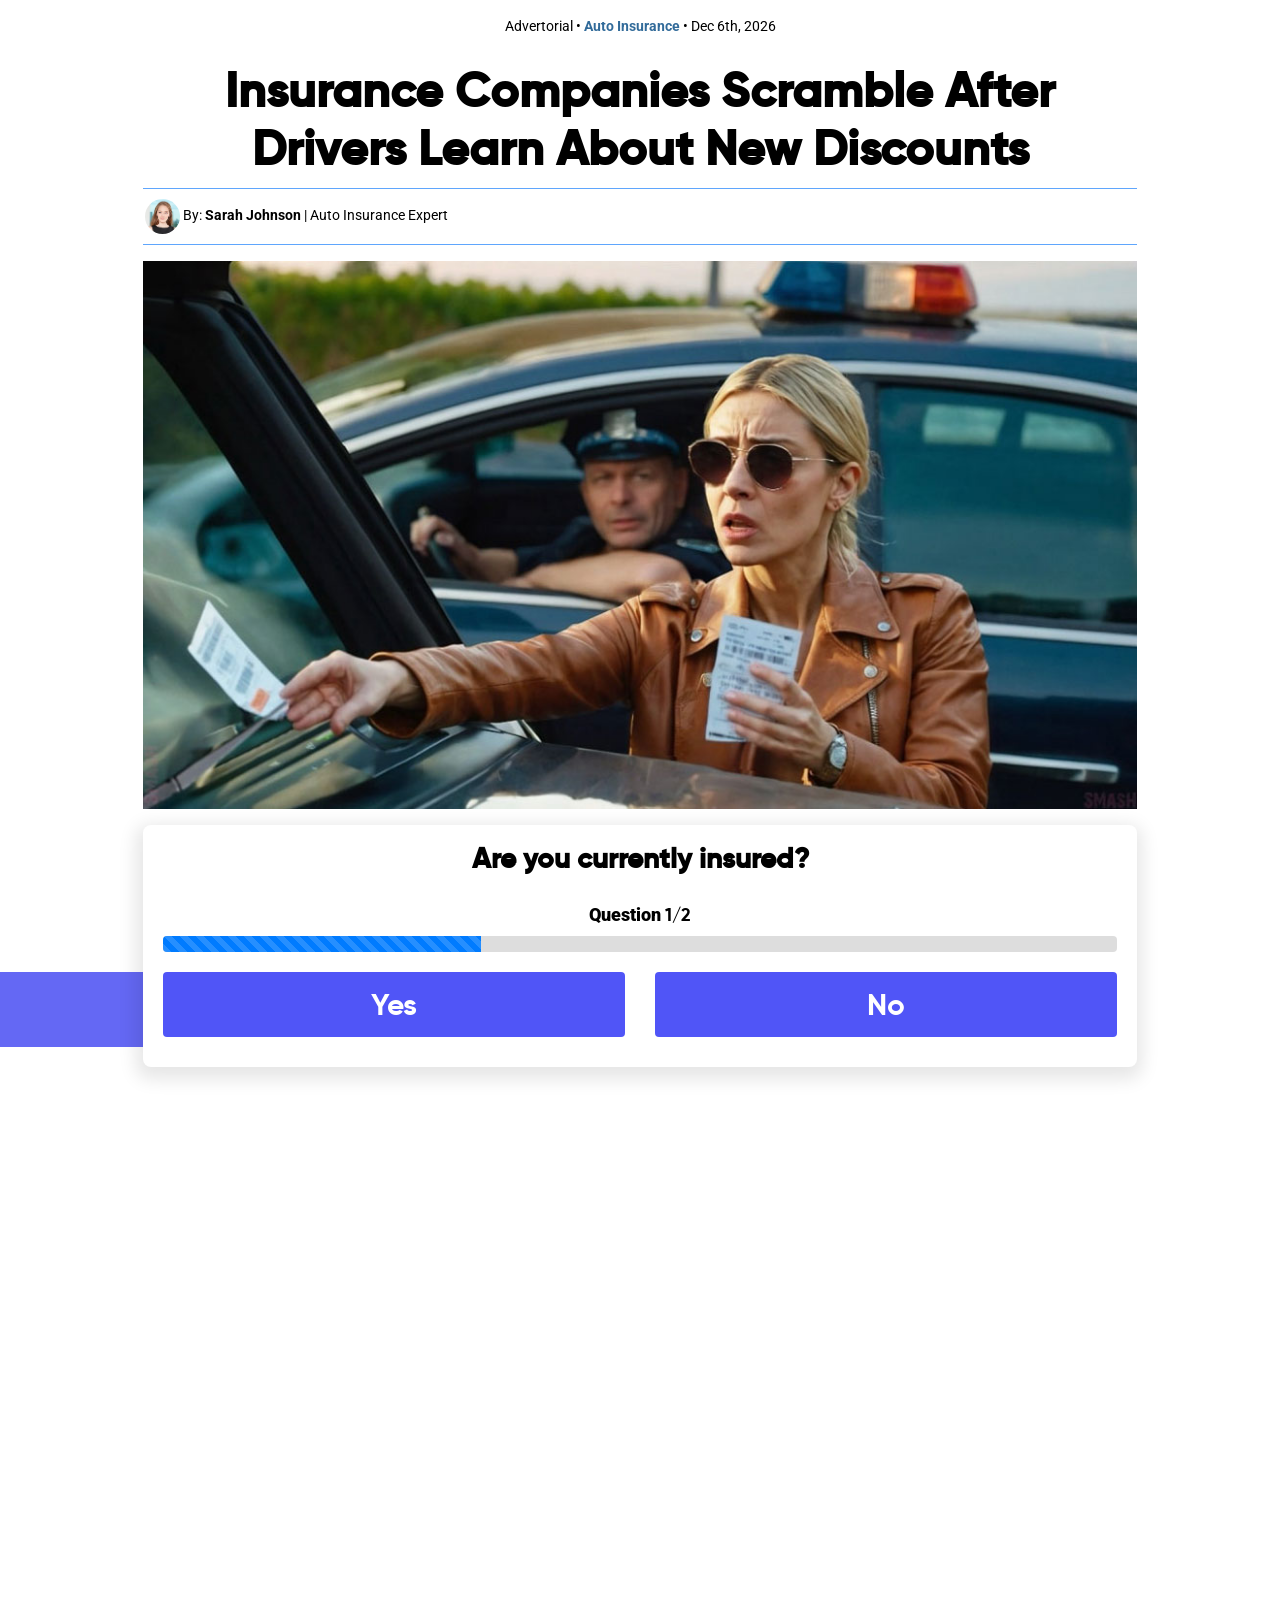
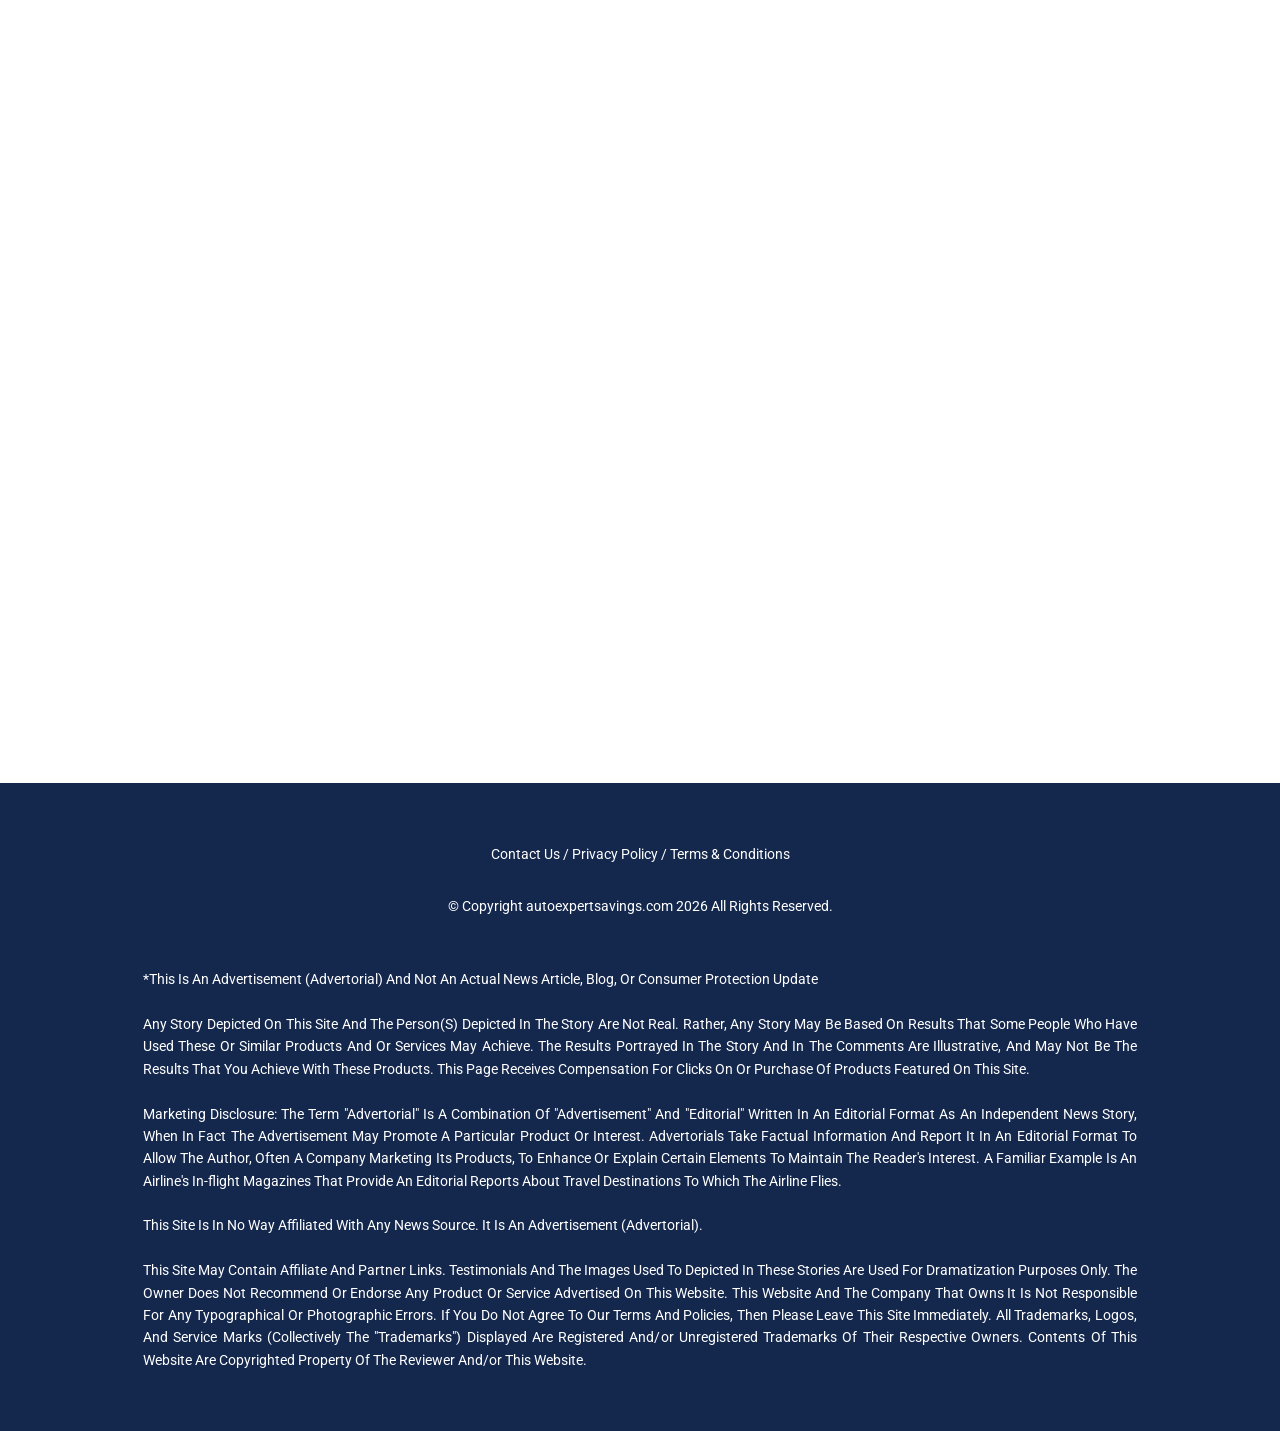
==== public/unique.html @ 96104220 "Add js part" ====
<!DOCTYPE html><html lang="en"><head>
    <meta charset="utf-8">
    <meta http-equiv="X-UA-Compatible" content="IE=edge">
    <meta name="viewport" content="width=device-width, initial-scale=1">
    <title>Insurance Companies Don't Want You To Know This</title>
    <link rel="icon" href="img/favicon.png" sizes="32x32">
    <meta name="description" content="Insurance Companies Don't Want You To Know This">
    <meta name="author" content="">
    <meta name="keywords" content="">
    <!-- Google / Search Engine Tags -->
    <meta itemprop="name" content="">
    <meta itemprop="description" content="Insurance Companies Don't Want You To Know This">
    <meta itemprop="image" content="">
    <!-- Facebook Meta Tags -->
    <meta property="og:url" content="#">
    <meta property="og:type" content="website">
    <meta property="og:title" content="">
    <meta property="og:description" content="Insurance Companies Don't Want You To Know This">
    <meta property="og:image" content="">
    <!-- Twitter Meta Tags -->
    <meta name="twitter:card" content="summary_large_image">
    <meta name="twitter:title" content="">
    <meta name="twitter:description" content="Insurance Companies Don't Want You To Know This">
    <meta name="twitter:image" content="">
    <!-- Bootstrap -->
    <link href="css/bootstrap.css" rel="stylesheet">
    <!-- Custom Style -->
    <link href="css/style.css" rel="stylesheet">
    <!-- Google Fonts -->
    <link rel="preconnect" href="https://fonts.googleapis.com">
    <link rel="preconnect" href="https://fonts.gstatic.com" crossorigin="">
    <link href="https://fonts.googleapis.com/css2?family=Roboto:wght@300;400;500;700&amp;display=swap" rel="stylesheet">
    <!-- Javascript -->
    <script src="css/jquery-3.6.0.min.js" defer="" crossorigin="anonymous"></script>
    <script src="js/custom.js" defer=""></script>
    <script>
      function getCurrentDate() {
        const date = new Date();
        const months = ["Jan", "Feb", "Mar", "Apr", "May", "Jun", "Jul", "Aug", "Sep", "Oct", "Nov", "Dec"];
        const day = date.getDate();
        const month = months[date.getMonth()];
        const year = date.getFullYear();
        let daySuffix;
        if (day > 3 && day < 21) daySuffix = 'th';
        else {
          switch (day % 10) {
            case 1:
              daySuffix = "st";
              break;
            case 2:
              daySuffix = "nd";
              break;
            case 3:
              daySuffix = "rd";
              break;
            default:
              daySuffix = "th";
              break;
          }
        }
        return `${month} ${day}${daySuffix}, ${year}`;
      }
      document.addEventListener("DOMContentLoaded", function() {
        const dateElement = document.querySelector('.page-date');
        dateElement.textContent = getCurrentDate();
      });
    </script>
	  

<script type="text/javascript" src="css/track_rtkcmpid=669f0e4ffbce8500012c9d7d.js"></script>
  </head>
  <body>
    <header>
      <div class="container-fluid section-wrapper2">
        <div class="advertorial-heading">Advertorial • <span style="color:#326b9a;">
            <strong>Auto Insurance</strong>
          </span> • <span class="page-date"></span>
        </div>
      </div>
    </header>
    <!-- Section -->
    <section class="sec1">
      <div class="container-fluid section-wrapper2">
        <h1> <span class="geo_state"></span> Insurance Companies Scramble After Drivers Learn About New Discounts </h1>
        <div class="author-details mb-3">
          <img src="img/author.jpg" width="35" height="35" class="rounded-circle"> By: <strong>Sarah Johnson</strong> | Auto Insurance Expert
        </div>
        <img src="img/hero-img.jpg" width="1024" height="565" class="img-fluid d-block mx-auto mb-3 img-pointer" alt="" onclick="scrollToForm()">
       
     
		
        <!--<p class="text-center"><strong>Take the short quiz below to see if you qualify.</strong></p>-->
        <div class="box-wrapper mb-3">
          <form>
            <fieldset data-q="1">
              <h3 class="q-txt">Are you currently insured?</h3>
              <div class="progress_box mx-auto" style="display: none">
                <p class="progress-val">
                  <strong> Question <span></span>
                  </strong>
                </p>
                <div class="progress">
                  <div class="progress-bar progress-bar-striped progress-bar-animated bg-primary" role="progressbar" aria-valuenow="10" style="width: 12%" aria-valuemin="0" aria-valuemax="100"></div>
                </div>
              </div>
              <div class="row">
                <div class="col-md-6">
                  <button class="btn btn-cta bdy-btn" type="button">Yes</button>
                </div>
                <div class="col-md-6">
                              <button class="btn btn-cta bdy-btn" type="button">No</button>
                </div>
              </div>
            </fieldset>
            <fieldset data-q="2">
              <h3 class="q-txt">Do you drive less than 75 miles a day?</h3>
              <div class="progress_box mx-auto" style="display: none">
                <p class="progress-val">
                  <strong> Question <span></span>
                  </strong>
                </p>
                <div class="progress">
                  <div class="progress-bar progress-bar-striped progress-bar-animated bg-primary" role="progressbar" aria-valuenow="10" style="width: 12%" aria-valuemin="0" aria-valuemax="100"></div>
                </div>
              </div>
              <div class="row">
                <div class="col-md-6">
                  <button class="btn btn-cta bdy-btn" type="button">Yes</button>
                </div>
                <div class="col-md-6">
                  <button class="btn btn-cta bdy-btn" type="button">No</button>
                </div>
              </div>
            </fieldset>
            <fieldset data-q="3">
              <div class="form-fieldset-end">
                <div class="progress_box mx-auto" style="display: none">
                  <p class="progress-val"> Thank you! We're almost done. </p>
                  <div class="progress">
                    <div class="progress-bar progress-bar-striped progress-bar-animated bg-primary" role="progressbar" aria-valuenow="10" style="width: 12%" aria-valuemin="0" aria-valuemax="100"></div>
                  </div>
                </div>
                <h3 class="steps">
                  <svg xmlns="http://www.w3.org/2000/svg" class="svg-loader" xmlns:xlink="http://www.w3.org/1999/xlink" width="100px" height="100px" viewBox="0 0 100 100" preserveAspectRatio="xMidYMid">
                    <g transform="translate(20 50)">
                      <circle cx="0" cy="0" r="6" fill="#ff396f">
                        <animateTransform attributeName="transform" type="scale" begin="-0.375s" calcMode="spline" keySplines="0.3 0 0.7 1;0.3 0 0.7 1" values="0;1;0" keyTimes="0;0.5;1" dur="1s" repeatCount="indefinite"></animateTransform>
                      </circle>
                    </g>
                    <g transform="translate(40 50)">
                      <circle cx="0" cy="0" r="6" fill="#6236ff">
                        <animateTransform attributeName="transform" type="scale" begin="-0.25s" calcMode="spline" keySplines="0.3 0 0.7 1;0.3 0 0.7 1" values="0;1;0" keyTimes="0;0.5;1" dur="1s" repeatCount="indefinite"></animateTransform>
                      </circle>
                    </g>
                    <g transform="translate(60 50)">
                      <circle cx="0" cy="0" r="6" fill="#1dcc70">
                        <animateTransform attributeName="transform" type="scale" begin="-0.125s" calcMode="spline" keySplines="0.3 0 0.7 1;0.3 0 0.7 1" values="0;1;0" keyTimes="0;0.5;1" dur="1s" repeatCount="indefinite"></animateTransform>
                      </circle>
                    </g>
                    <g transform="translate(80 50)">
                      <circle cx="0" cy="0" r="6" fill="#ffb400">
                        <animateTransform attributeName="transform" type="scale" begin="0s" calcMode="spline" keySplines="0.3 0 0.7 1;0.3 0 0.7 1" values="0;1;0" keyTimes="0;0.5;1" dur="1s" repeatCount="indefinite"></animateTransform>
                      </circle>
                    </g>
                  </svg>
                  <span class="step1">Reviewing Your Answers</span>
                  <span class="step2" style="display: none">Confirming Eligiblity</span>
                  <span class="step3" style="display: none">Matching With Best Options</span>
                </h3>
                <div class="result" style="display: none">
                  <br>
                  <div class="congrats-txt">Congratulations!</div>
                  <div class="sub-result">It looks like you qualify.
                  </div>
                  <!--<div class="spot-txt mb-3"> Click below to complete the process. </div>-->
                  <a id="continue-cta-yes" href="https://go.autoexpertsavings.com/click" style="display: none;">
                    <button type="button" class="cta-btn">
                      <span>
                        <svg class="animate-shake" style="display: none" viewBox="0 0 512 512" xmlns="http://www.w3.org/2000/svg">
                          <path fill="#D33636" d="M388.988,49.026L222.444,287.885l-115.056-85.463l-58.08,80.537l196.136,149.557l224.625-322.132
	L388.988,49.026z"></path>
                        </svg>
                      </span>
                      <span class=" animate-ping round-bg-icon" style="display: none"></span>
                      <span class="cta-txt">Click Here To Continue</span>
                    </button>
                  </a>
                  <a id="continue-cta-no" href="https://go.autoexpertsavings.com/click" style="display: none;">
                    <button type="button" class="cta-btn">
                      <span>
                        <svg class="animate-shake" style="display: none" viewBox="0 0 512 512" xmlns="http://www.w3.org/2000/svg">
                          <path fill="#D33636" d="M388.988,49.026L222.444,287.885l-115.056-85.463l-58.08,80.537l196.136,149.557l224.625-322.132
	L388.988,49.026z"></path>
                        </svg>
                      </span>
                      <span class=" animate-ping round-bg-icon" style="display: none"></span>
                      <span class="cta-txt">Click Here To Continue</span>
                    </button>
                  </a>
                  <div class="timer-style timer">
                    <span style="color: #000;">
                      <span style="font-weight: bold;">NOTE:</span> Due to high demand, make sure to get your quotes right away. </span>
                    <!--<span style="color: #000; font-weight:500;">Limited Time Offer </span><span class="red_text" style="font-weight:500;">01:55 </span>-->
                  </div>
                </div>
              </div>
            </fieldset>
          </form>
        </div>
      </div>
    </section>
    <footer>
      <div class="container-fluid section-wrapper2">
        <p>
          <a href="contact.php">Contact Us</a>
          <span class="ftr-link-divider">/</span>
          <a href="policy.php">Privacy Policy</a>
          <span class="ftr-link-divider">/</span>
          <a href="terms.php">Terms &amp; Conditions</a>
        </p>
        <br>
        <p class="disclaimer-txt">© Copyright autoexpertsavings.com <script type="text/javascript">
            document.write(new Date().getFullYear());
          </script> All Rights Reserved. <br>
          <br>
        </p>
        <br>
        <p style="text-align:left; text-align: justify;"> *This Is An Advertisement (Advertorial) And Not An Actual News Article, Blog, Or Consumer Protection Update <br>
          <br> Any Story Depicted On This Site And The Person(S) Depicted In The Story Are Not Real. Rather, Any Story May Be Based On Results That Some People Who Have Used These Or Similar Products And Or Services May Achieve. The Results Portrayed In The Story And In The Comments Are Illustrative, And May Not Be The Results That You Achieve With These Products. This Page Receives Compensation For Clicks On Or Purchase Of Products Featured On This Site. <br>
          <br> Marketing Disclosure: The Term "Advertorial" Is A Combination Of "Advertisement" And "Editorial" Written In An Editorial Format As An Independent News Story, When In Fact The Advertisement May Promote A Particular Product Or Interest. Advertorials Take Factual Information And Report It In An Editorial Format To Allow The Author, Often A Company Marketing Its Products, To Enhance Or Explain Certain Elements To Maintain The Reader's Interest. A Familiar Example Is An Airline's In-flight Magazines That Provide An Editorial Reports About Travel Destinations To Which The Airline Flies. <br>
          <br> This Site Is In No Way Affiliated With Any News Source. It Is An Advertisement (Advertorial). <br>
          <br> This Site May Contain Affiliate And Partner Links. Testimonials And The Images Used To Depicted In These Stories Are Used For Dramatization Purposes Only. The Owner Does Not Recommend Or Endorse Any Product Or Service Advertised On This Website. This Website And The Company That Owns It Is Not Responsible For Any Typographical Or Photographic Errors. If You Do Not Agree To Our Terms And Policies, Then Please Leave This Site Immediately. All Trademarks, Logos, And Service Marks (Collectively The "Trademarks") Displayed Are Registered And/or Unregistered Trademarks Of Their Respective Owners. Contents Of This Website Are Copyrighted Property Of The Reviewer And/or This Website.
        </p>
      </div>
    </footer>
    <!--[if lte IE 8]>
																																							<script src="https://code.jquery.com/jquery-1.12.4.min.js"></script>
																																							<![endif]-->
  
</body></html>
---- public/css/style.css ----
/*!
 *
 */
 
@font-face {
    font-family: 'gilroy-bold';
    src: url('../fonts/gilroy-bold-webfont.woff2') format('woff2'),
         url('../fonts/gilroy-bold-webfont.woff') format('woff');
    font-weight: normal;
    font-style: normal;

}
@font-face {
    font-family: 'gilroy-regular';
    src: url('../fonts/gilroy-regular-webfont.woff2') format('woff2'),
         url('../fonts/gilroy-regular-webfont.woff') format('woff');
    font-weight: normal;
    font-style: normal;

}
@font-face {
    font-family: 'gilroy-regularitalic';
    src: url('../fonts/gilroy-regularitalic-webfont.woff2') format('woff2'),
         url('../fonts/gilroy-regularitalic-webfont.woff') format('woff');
    font-weight: normal;
    font-style: normal;

} 
@font-face {
    font-family: 'gilroy-light';
    src: url('../fonts/gilroy-light-webfont.woff2') format('woff2'),
         url('../fonts/gilroy-light-webfont.woff') format('woff');
    font-weight: normal;
    font-style: normal;

}
 
body {
	width: 100%;
	height: 100%;
	font-family: 'Roboto', sans-serif;
	color: #000;
	font-size: 18px;
	font-weight: 400;
	line-height: 1.6;
	background:#FFF;
}


body p{ margin-bottom:25px;}

img {
    /*Chrome Crisp Images*/
	image-rendering: -webkit-optimize-contrast;
    /* Webkit (non-standard naming) ;*/
}

input::-moz-focus-inner {
	border: 0;
}

object,
embed {
	outline: 0;
}

a {
	color: #F00;}

a:active,
a:focus,
a:hover {
	outline: none;
	outline: 0;
	color: #F00;
	text-decoration: none;
}

button,
button:focus,
button:active,
.btn,
.btn:focus,
.btn:active:focus,
.btn.active:focus,
.btn.focus,
.btn.focus:active,
.btn.active.focus {
	outline: none;
	outline: 0;
}

input::-moz-focus-inner {
	border: 0;
}

a:active {
	outline: none;
}

html {
	width: 100%;
	height: 100%;
	scroll-behavior: smooth;
}

/*Section Wrap*/
.section-wrapper {
	max-width: 900px;
}
.section-wrapper2 {
	max-width: 1024px;
}

/* CTA */
.btn-cta {
	
	font-weight: 400;
	background: #007bff;
	color: #fff;
	text-decoration: none;
	padding: 18px 25px 18px 25px;
	border-radius: 100px;
	border:none;
	box-shadow:none;
animation: pulsing 1s infinite;
width:100%;
}
.bdy-btn {
	text-align: center;
	background-color: #5055f7 ;
	border-radius: 4px;
	border-color: transparent;
	padding: 10px 0px 10px;
	color: #FFF;
font-family: 'gilroy-bold';
	font-size: 30px;
	text-decoration: none;
	display: block;
	cursor: pointer;
	margin: 0 0 10px;
	display:block;
	overflow: hidden;
	transition: font-size 0.3s ease;
}
.bdy-btn::before, .bdy-btn-invert::before {
  content: "";
  position: absolute;
  top: 0;
  left: -100%;
  width: 100%;
  height: 100%;
  background-color: #6468f4;
  transition: left 0.3s ease;
  z-index: -1;
}

.bdy-btn:hover::before, .bdy-btn-invert:hover::before {
  left: 0;
  background-color: #6468f4;
  transition: left 0.3s ease;
}
.bdy-btn:hover {
  color: #FFF;
}

.bdy-btn-invert {
	text-align: center;
	background-color: #FFF;
	border-radius: 0px;
	border: #f3952d  solid 1px;
	padding: 9px 0px 9px;
	color: #f3952d ;
	font-family: 'gilroy-bold';
	font-size: 30px;
	text-decoration: none;
	display: block;
	cursor: pointer;
	margin: 0 0 10px;
	display:block;
	overflow: hidden;
	transition: font-size 0.3s ease;
}
.bdy-btn-invert:hover {
  color: #fff;
}

.btn-sec2 {
	text-align: center;
	background-color: #30a05c;
	box-shadow: inset 0 1px 0 rgba(255,255,255,0.2);
	border: 1px solid rgba(0,0,0,0.2);
	border-radius: 3px;
	padding: 10px 0px 10px;
	color: #FFF;
	font-size: 30px;
	text-decoration: none;
	display: block;
	cursor: pointer;
	margin: 0 0 10px;
	display: block;
	overflow: hidden;
	transition: font-size 0.3s ease;
}
.btn-sec2::before{
	content: "";
	position: absolute;
	top: 0;
	left: -100%;
	width: 100%;
	height: 100%;
	background-color: #1c8445;
	transition: left 0.3s ease;
	z-index: -1;
}
.btn-sec2:hover::before{
  left: 0;
  background-color: #1c8445;
  transition: left 0.3s ease;
}
	
/*CTA Animation*/
@keyframes fade-in {
  0% {
    opacity: 0;
  }
  100% {
    opacity: 1;
  }
}
@keyframes fade-out {
  0% {
    opacity: 1;
  }
  100% {
    opacity: 0;
  }
}
.fade-in {
  animation: fade-in;
  animation-duration: 0.5s;
}
.fade-out {
  animation: fade-out;
  animation-duration: 0.5s;
}

.pulsing {
  /* transform:scale(1);
     */
  animation: pulsing infinite;
}

@keyframes pulsing {
  0% {
    transform: scale(1);
    box-shadow: 0 0 0 0 rgba(0, 0, 0, 0);
  }

  70% {
    transform: scale(1.034);
    box-shadow: 0 0 0 10px transparent;
  }

  100% {
    transform: scale(1);
    box-shadow: 0 0 0 0 transparent;
  }
}


.cta-btn {
	font-size: 38px;
	color: #000 !important;
	padding: 20px;
	background-color: #facc15;
	border: none;
	margin-top: 25px;
	font-weight: bolder;
	width:100%;
	font-weight:500;
	cursor:pointer;
	transition: font-size 0.3s ease-out;
	box-shadow: 1px 7px 5px 0px rgba(0,0,0,0.14);
-webkit-box-shadow: 1px 7px 5px 0px rgba(0,0,0,0.14);
-moz-box-shadow: 1px 7px 5px 0px rgba(0,0,0,0.14);
}

@keyframes ping {
    0% {
        transform: scale(1);
        opacity: 1;
    }

    100%,
    75% {
        transform: scale(2);
        opacity: 0;
    }
}

@keyframes shakes {

    0%,
    16%,
    24%,
    32%,
    40%,
    48%,
    56%,
    64%,
    8% {
        transform: rotate(-10deg);
    }

    12%,
    20%,
    28%,
    36%,
    4%,
    44%,
    52%,
    60% {
        transform: rotate(10deg);
    }

    100%,
    65% {
        transform: rotate(0);
    }
}

.animate-ping {
    animation: ping 1s cubic-bezier(0, 0, .2, 1) infinite;
}

.animate-shake {
	animation: shakes 1.5s ease-in-out 1;
	animation-iteration-count: infinite;
}
.cta-btn svg{ max-width:40px; fill:#d33636; position:absolute; margin-top:11px;}

.round-bg-icon{ background-color:#d33636; width:40px; height:40px; border-radius:40px; position:absolute;  margin-top:11px; }
.cta-txt{ padding-left:60px; font-family: 'gilroy-bold'; line-height:.5;}
button{ border-radius:4px; max-width:815px; margin-bottom:30px;}



h2{ font-size:38px; font-weight:700; line-height:1.2;}
h3{ font-weight:700;}

.mbs-40{ margin-bottom:40px;}

/*Header*/
header{ background:#FFF ; text-align:center; padding:15px 0;}
.logo{ max-height:35px; width:auto; text-align:center; margin:0 auto; display:block; }

.advertorial-heading{ font-size:14px;}

.ftr-logo{max-height:27px; width:auto; text-align:center; margin:0 auto; display:block; filter: brightness(0) saturate(100%) invert(99%) sepia(91%) saturate(2%) hue-rotate(249deg) brightness(108%) contrast(100%); margin-bottom:10px;}
#currentDate{font-size:14px;}
#currentDate span{ background: no-repeat url('data:image/svg+xml,<svg version="1.1" id="Layer_1" xmlns="http://www.w3.org/2000/svg" xmlns:xlink="http://www.w3.org/1999/xlink" x="0px" y="0px" width="512px" height="512px" viewBox="0 0 512 512" enable-background="new 0 0 512 512" xml:space="preserve"><g><path fill-rule="evenodd" clip-rule="evenodd" d="M91.352,58.405c0-5.599-0.063-10.7,0.014-15.8c0.149-9.965,7.278-17.241,16.678-17.116c9.136,0.122,16.058,7.372,16.217,17.087c0.083,5.102,0.015,10.206,0.015,15.563c22.012,0,43.551,0,65.863,0c0-4.836-0.026-9.729,0.005-14.623c0.066-10.563,6.744-17.937,16.292-18.026c9.72-0.09,16.564,7.403,16.627,18.233c0.027,4.624,0.004,9.248,0.004,14.275c21.846,0,43.507,0,65.859,0c0-4.797-0.029-9.699,0.006-14.6c0.074-10.508,6.848-17.884,16.409-17.909c9.533-0.025,16.418,7.396,16.506,17.837c0.042,4.782,0.007,9.567,0.007,14.713c21.932,0,43.593,0,65.862,0c0-5.101-0.056-10.188,0.011-15.275c0.131-10.039,7.121-17.314,16.52-17.275c9.337,0.039,16.263,7.381,16.384,17.441c0.062,4.944,0.011,9.889,0.011,15.479c11.256,0,22.165-0.103,33.072,0.025c14.604,0.171,27.132,9.401,31.194,23.16c1.051,3.558,1.521,7.412,1.527,11.133c0.1,48.357,0.082,96.714,0.055,145.072c-0.005,10.799-6.963,18.296-16.688,18.164c-9.501-0.129-16.19-7.557-16.219-18.123c-0.038-14.061-0.01-28.123-0.01-42.184c0-1.671,0-3.341,0-5.27c-131.767,0-263.057,0-394.75,0c0,87.447,0,174.958,0,263.171c1.875,0,3.859,0,5.842,0c57.789,0,115.578-0.019,173.367,0.015c12.909,0.008,21.208,11.154,16.823,22.412c-2.461,6.323-8.393,10.381-15.669,10.475c-7.888,0.102-15.776,0.027-23.664,0.027c-51.272,0-102.545,0.006-153.818-0.002c-22.724-0.002-36.208-13.419-36.209-36.042c-0.006-118.662-0.006-237.325,0-355.988c0.001-22.642,13.469-36.039,36.197-36.049C71.416,58.401,81.141,58.405,91.352,58.405z M322.327,91.511c-2.723,10.767-8.138,16.059-16.51,16.27c-8.597,0.216-14.24-4.998-17.524-16.297c-21.531,0-43.102,0-64.629,0c-3.181,11.191-8.518,16.27-17.011,16.297c-8.556,0.027-14.187-5.314-17.008-16.208c-21.692,0-43.408,0-65.075,0c-2.123,10.072-7.478,15.923-15.542,16.021c-3.399,0.042-7.708-0.69-10.028-2.802c-3.793-3.454-6.298-8.323-9.759-13.172c-9.271,0-19.833,0-30.478,0c0,21.944,0,43.602,0,65.219c131.734,0,263.126,0,394.396,0c0-22.016,0-43.674,0-65.301c-11.015,0-21.616,0-32.169,0c-2.307,10.357-7.768,16.166-16.005,16.072c-3.397-0.038-7.639-0.896-9.964-3.041c-3.657-3.374-6.019-8.152-9.432-13.057C365.424,91.511,343.853,91.511,322.327,91.511z"/><path fill-rule="evenodd" clip-rule="evenodd" d="M255.997,371.386c-0.089-63.503,51.619-115.414,114.956-115.402c63.953,0.012,115.454,51.415,115.544,115.325c0.09,62.931-51.667,115.121-114.187,115.142C307.716,486.474,256.088,435.399,255.997,371.386z M288.942,371.366c-0.069,45.122,36.788,81.979,82.186,82.186c45.14,0.204,82.411-36.835,82.438-81.925c0.028-45.458-36.669-82.622-81.666-82.71C325.915,288.829,289.013,325.506,288.942,371.366z"/><path fill-rule="evenodd" clip-rule="evenodd" fill="%233461FF" d="M288.942,371.366c0.07-45.86,36.973-82.537,82.958-82.449c44.997,0.088,81.694,37.252,81.666,82.71c-0.027,45.09-37.299,82.129-82.438,81.925C325.73,453.346,288.873,416.488,288.942,371.366z M366.527,376.826c-5.935-6.181-11.073-11.938-16.647-17.234c-6.736-6.402-16.84-5.983-23.111,0.53c-6.139,6.371-6.358,16.242-0.025,22.756c10.877,11.187,21.841,22.299,33.109,33.088c8.414,8.058,20.704,5.982,25.999-4.367c11.152-21.799,22.103-43.706,32.751-65.753c1.587-3.284,1.957-7.715,1.365-11.368c-1.113-6.869-7.126-11.689-13.959-12.511c-6.548-0.786-13.211,2.694-16.489,9.109C381.968,345.854,374.604,360.726,366.527,376.826z"/></g></svg>'); background-size:16px; padding-left:20px;}

/*QA Form*/

.progress_box{ margin-bottom:20px;}
form fieldset:not(:first-of-type){ display: none;}
form fieldset h3 {font-size:28px; margin-bottom: 20px; color:#000; }
.form-fieldset-end{text-align: center; background:#FFF; padding:35px 20px 20px; border:#268fff 1px solid; border-radius:5px; box-shadow: -1px 6px 18px 6px rgba(0,0,0,0.06);
-webkit-box-shadow: -1px 6px 18px 6px rgba(0,0,0,0.06);
-moz-box-shadow: -1px 6px 18px 6px rgba(0,0,0,0.06);}
.form-fieldset-end  h3 { font-size: 24px; margin: 0 0 8px;font-weight: 700;}
.form-fieldset-end  h2 {font-size: 36px; font-weight: 700; line-height: 1.4;}
.time{ font-size:24px; max-width:630px; margin:0 auto; line-height:1.2;}
.progress-val{font-family: 'Roboto', sans-serif !important; text-align:center !important; font-weight:700 !important; font-size:18px !important; padding:0 !important; margin:0 0 10px 0 !important; color:#000;}
.progress-val span{font-weight:400 !important;}
.time span{ color:#F00; font-weight:700;}
.sub-result-hl{color:#90c156;}
.svg-loader{ display:block; margin:-30px auto 0px;}
.progress-bar{ background-color:#ff8a00;}
.progress{ background-color:#ddd;}

.congrats-txt{ color:#90c156; font-size:48px; line-height:1; font-weight:700; text-transform:uppercase; transition: font-size 0.3s ease;}
.sub-result{ font-size:35px; color:#000; font-weight:700; line-height:1; transition: font-size 0.3s ease;}
.spot-txt{ font-size:24px; color:#000; font-weight:500; line-height:1; transition: font-size 0.3s ease;}
.sub-result-phone{font-size:32px; font-weight:700; line-height:1; transition: font-size 0.3s ease;}
.red_text{ color:#F00;}
.timer-style{ line-height:1.1; font-size:16px;}
.timer-icon{background: no-repeat url('data:image/svg+xml,<svg version="1.1" id="Layer_1" xmlns="http://www.w3.org/2000/svg" xmlns:xlink="http://www.w3.org/1999/xlink" x="0px" y="0px" width="512px" height="512px" viewBox="0 0 512 512" enable-background="new 0 0 512 512" xml:space="preserve"><g><path fill-rule="evenodd" clip-rule="evenodd" d="M488.818,141.41c-2.91,7.714-4.792,16.039-8.934,23.023c-10.286,17.343-26.227,26.824-46.346,27.61c-19.67,0.771-39.395,0.411-59.091,0.172c-9.917-0.121-17.427-8.231-17.492-17.923c-0.067-9.901,7.519-18.044,17.662-18.229c14.846-0.269,29.701-0.09,44.553-0.102c1.653-0.001,3.307,0,6.369,0c-5.708-8.009-10.47-15.499-16.021-22.349c-29.582-36.504-67.289-60.252-113.363-69.673c-55.836-11.417-107.526-0.776-153.994,32.391c-38.902,27.767-64.917,64.962-76.437,111.48c-13.911,56.178-5.164,109.147,27.172,157.134c32.146,47.706,77.289,76.517,134.409,85.201c13.371,2.032,27.161,1.308,40.76,1.827c3.613,0.138,7.326-0.314,10.826,0.364c8.979,1.738,14.985,9.942,14.312,18.845c-0.679,8.954-7.799,16.019-16.855,16.771c-2.847,0.235-5.684,0.575-8.525,0.866c-8.488,0-16.976,0-25.465,0c-6.143-0.734-12.302-1.356-18.426-2.223c-45.907-6.484-86.494-24.82-121.237-55.503c-40.921-36.14-66.518-81.108-75.934-135.031c-1.528-8.749-2.402-17.609-3.58-26.419c0-9.096,0-18.189,0-27.284c0.281-1.604,0.618-3.2,0.83-4.812c1.107-8.399,1.757-16.882,3.336-25.191c8.816-46.373,29.922-86.438,63.101-119.934c34.79-35.122,76.592-57.237,125.426-65.654c8.774-1.512,17.653-2.405,26.484-3.585c9.398,0,18.796,0,28.192,0c1.461,0.295,2.909,0.671,4.383,0.871c8.093,1.1,16.282,1.705,24.276,3.299c57.86,11.533,105.072,40.502,141.411,87.038c3.864,4.948,7.42,10.136,11.819,16.175c0-2.584-0.001-4.029,0-5.472c0.005-14.847-0.106-29.695,0.063-44.539c0.089-7.828,3.857-13.652,11.118-16.739c7.097-3.017,13.882-1.8,19.314,3.538c2.579,2.533,3.958,6.287,5.882,9.487C488.818,98.363,488.818,119.887,488.818,141.41z"/><path fill-rule="evenodd" clip-rule="evenodd" fill="%233461FF" d="M274.188,183.448c0,23.49-0.078,46.979,0.051,70.468c0.036,6.471-2.103,11.757-6.646,16.288c-23.181,23.112-46.269,46.316-69.485,69.393c-11.144,11.076-27.848,7.306-31.647-7.08c-1.87-7.08,0.409-13.12,5.488-18.205c7.068-7.077,14.144-14.146,21.215-21.22c13.824-13.822,27.586-27.707,41.53-41.409c2.389-2.349,3.186-4.7,3.179-7.948c-0.093-43.796-0.074-87.593-0.053-131.389c0.006-9.413,4.396-16.235,12.029-18.941c12.109-4.292,24.208,4.405,24.296,17.757c0.147,22.276,0.043,44.554,0.043,66.831C274.188,179.811,274.188,181.629,274.188,183.448z"/><path fill-rule="evenodd" clip-rule="evenodd" fill="%233461FF" d="M346.223,469.805c-9.594-0.241-16.452-5.661-18.614-13.664c-2.062-7.631,1.134-15.877,8.236-19.891c6.048-3.417,12.274-6.58,18.639-9.354c8.7-3.792,18.549-0.102,22.926,8.13c4.409,8.295,2.013,18.609-6.119,23.521c-6.324,3.818-13.102,6.909-19.798,10.068C349.511,469.55,347.121,469.614,346.223,469.805z"/><path fill-rule="evenodd" clip-rule="evenodd" fill="%233461FF" d="M443.974,316.308c1.711-5.792,3.592-14.897,7.117-23.312c3.325-7.941,13.056-11.039,21.31-8.285c8.117,2.708,13.521,10.567,12.038,19.042c-1.349,7.708-3.296,15.398-5.881,22.78c-2.887,8.246-11.598,12.202-20.768,10.435C449.91,335.449,444.027,328.032,443.974,316.308z"/><path fill-rule="evenodd" clip-rule="evenodd" fill="%233461FF" d="M420.145,416.303c-9.497-0.331-14.808-3.396-18.168-9.405c-3.465-6.195-3.46-12.692,0.609-18.474c4.255-6.045,8.972-11.83,13.997-17.255c6.124-6.61,16.452-7.06,23.578-1.62c7.312,5.581,9.674,15.92,4.554,23.528c-4.29,6.37-9.122,12.528-14.583,17.895C427.042,414.009,422.199,415.259,420.145,416.303z"/></g></svg>'); background-size:20px; padding-left:25px;}
.br-mb{ display:none;}



/*Sec 1*/
.box-wrapper{ background:#FFF; padding:20px;  box-shadow: -1px 6px 18px 6px rgba(0,0,0,0.1); border-radius:8px;}

.sec1{ padding:0 0 1300px; min-height:100vh;}
.sec1 h2{font-size:28px; line-height:1.2; font-weight:700; color:#000; margin-bottom:10px; text-align:center;}
.sub-heading{font-size:24px; line-height:1.2; font-weight:700; color:#000; margin-bottom:20px;}
.sub-heading span{ color:#090;}
.highlight-txt{ color:#F00;}

.img-pointer{ cursor:pointer;}

.sec1 h1{font-family: 'gilroy-bold'; font-size:3rem; line-height:1.2; color:#000; font-weight:700;  padding:10px; border-top-left-radius:5px; border-top-right-radius:5px; margin-bottom:0; text-align:center;}
.sub-h1{font-family: 'gilroy-regular'; font-size:42px; line-height:.8;}
.author-details{ font-size:14px; display:block; border-top:1px solid #5fa6fd; border-bottom:1px solid #5fa6fd; padding:10px 2px;}
.credits{font-family: 'gilroy-bold'; color:#90c156; line-height:1.1; font-size:80px;}
.sub-h2{font-family: 'gilroy-bold'; font-size:36px; line-height:.8; margin-bottom:30px;}
.sec1 p{font-family: 'gilroy-regular'; font-size:20px; line-height:1.3; margin:0 auto 20px;}
.sec1 p span{font-family: 'gilroy-bold';}
.q-txt{font-family: 'gilroy-bold'; font-size:40px; line-height:1; margin-bottom:30px; transition: font-size 0.3s ease; text-align:center; }
.q-txt span{ color:#d93636;}

/*Section 2*/
.sec2{ padding:30px 0;}
.box-s-p{ padding:15px; background:#d7f4ff; color:#000; margin-bottom:30px;}
.box-s-p p{ margin-bottom:0;}
.sec2 img{ margin-bottom:40px;}
.sec2 h2{ color:#14274d; margin-bottom:20px; font-size:30px;}
.sec2 ul{ margin:0; padding:0; font-weight:700; color:#14274d; margin-bottom:20px;}
.sec2 ul li{ font-weight:700; color:#223762; list-style:none; margin-bottom:10px;}
.photo-style{ border:1px solid #D7D7D7;}
.sec2 p a{ text-decoration:underline;}
.sec2 p a:hover{ text-decoration:none;}
.sec2 ul li span {
	background: no-repeat url('data:image/svg+xml,<svg version="1.1" id="Layer_1" xmlns="http://www.w3.org/2000/svg" xmlns:xlink="http://www.w3.org/1999/xlink" x="0px" y="0px" width="800px" height="800px" viewBox="0 0 800 800" enable-background="new 0 0 800 800" xml:space="preserve"><g><path fill="%233461FF" d="M220.769,37.3C269.773,26.41,329.224,22.667,400,22.667S530.227,26.41,579.229,37.3c49.435,10.986,90.519,29.742,122.124,61.346c31.604,31.604,50.36,72.691,61.347,122.123c10.891,49.005,14.634,108.455,14.634,179.231s-3.743,130.226-14.634,179.229c-10.986,49.435-29.742,90.519-61.347,122.123c-31.605,31.605-72.689,50.36-122.124,61.348C530.227,773.59,470.776,777.333,400,777.333S269.773,773.59,220.769,762.7c-49.433-10.987-90.519-29.742-122.123-61.348c-31.604-31.604-50.36-72.688-61.346-122.123C26.409,530.226,22.666,470.776,22.666,400S26.409,269.774,37.3,220.769c10.986-49.432,29.741-90.519,61.346-122.123C130.25,67.042,171.336,48.286,220.769,37.3z"/><path fill="%23FFFFFF" d="M539.882,301.359c14.734,14.736,14.734,38.627,0,53.362L400.916,493.684c-21.345,21.346-55.954,21.346-77.301,0l38.652-38.65l-38.652,38.65l-63.497-63.496c-14.736-14.735-14.736-38.626,0-53.362c14.736-14.735,38.627-14.735,53.363,0l48.786,48.784l124.251-124.25C501.253,286.623,525.146,286.623,539.882,301.359z"/></g></svg>'); background-size:20px; padding-left:30px;
}

/*Footer*/
footer{ background:#14274d ; padding:60px 0; text-align:center;}
footer a, .ftr-link-divider{ font-size:14px; color: #FFF !important;}
footer p a{ display:inline-block;}
footer p{font-size:14px; margin-bottom:0 !important; color: #FFF;}
.ftr-wrapper{padding:40px 0; border-top:1px solid #FFF;}
.disclaimer-txt{
	font-size: 14px;
}

/*MAP*/

article{ font-family: 'Roboto', sans-serif;}
.articleInfo {color: #999; font-size: 15.3px;}
.articleCategory{color: #1070b8;}
.articleTitle{font-size: 2.5rem; margin-bottom: 25px; font-weight: 700; font-family: 'Roboto', sans-serif;}
.articleTitle.lg{font-size: 3.2rem; }

.articleImg{margin-bottom: 1.2rem; margin-top: 1.1rem;}
.articleAuthor{border:solid 1px #edf1f6;border-left: none; border-right: none; margin-bottom: 1rem; padding: 5px; font-size:12px; font-weight: 300; text-align: left}
.articleInner p {font-size: 1.125rem; font-family: 'Roboto', sans-serif; line-height: 1.5}
.articleInner p:not(:last-of-type){margin-bottom: 1.5rem}
.articleInner .md{font-size: 1.5rem}
.articleMap{margin-bottom: 35px; margin-top: 25px; max-width: 750px; margin-left: auto; margin-right: auto;}
path:hover,
circle:hover { stroke-width: 5px;stroke-linejoin: round; fill: #1070b8 !important;cursor: pointer;}
  .stateText {
  fill: #FFFFFF;
  pointer-events: none;
  }

  .stateImage {
    fill: #F8991D;
  }

  .stateButton {
    fill: #000;
  }

  .stateImage,
  .stateButton {
    cursor: pointer;
    transition: 0.4s;
  }

  .stateImage:hover,
  .stateButton:hover {
    fill: #cc0000;
  }



/* MediaQueries */
@media (max-width: 1920px) {
.section-wrapper {
	max-width: 900px;
}
}
@media (max-width: 1366px) {
.section-wrapper {
	max-width: 700px;
}
.sub-result{ font-size:30px; font-weight:700; line-height:1;}
.q-txt{font-size:28px; line-height:1; margin-bottom:30px;}
}

@media (max-width: 991px) {
.sec2 h2{ font-size:22px;}
.sec2 p, .sec2 li{ font-size:16px;}
}

@media (max-width: 926px) {
.bg-light{ border-bottom:10px solid #007bff;}	

header{ padding:8px 0;}
/* .sec1{  min-height: calc(70vh - 70px);  } */
.logo{ max-height:35px; width:auto;}

form fieldset h3 {font-size:26px; }

.cta-btn {
	font-size: 28px;
	color: #000 !important;
	padding: 10px;
	background-color: #facc15;
	border: none;
	margin-top: 25px;
	font-weight: bolder;
	width:100%;
	font-weight:500;
	cursor:pointer;
	transition: font-size 0.3s ease-out;
}
.cta-btn svg{ max-width:20px; fill:#d33636; position:absolute; margin-top:13px;}
.round-bg-icon{ background-color:#d33636; width:20px; height:20px; border-radius:20px; position:absolute;  margin-top:13px;}
.cta-txt{ padding-left:30px;}
}
@media (max-width: 767px) {
nav{min-height:60px;}

.sec1 h1{font-size:30px; }
.sub-h1{font-size:30px; line-height:.8;}
.credits{line-height:1.1; font-size:60px;}
.sub-h2{font-size:30px; line-height:.8; margin-bottom:30px;}


.btn-sec2{ font-size:18px !important;}
.sec2 h2{ font-size:20px;}
}
@media (max-width: 667px) {
.sub-result span{ display:inline-block;}
}
@media (max-width: 575px) {
.bdy-btn, .bdy-btn-invert{ font-size:22px;}
.cta-btn {
	font-size: 24px;
	color: #000 !important;
	padding: 10px;
	background-color: #facc15;
	border: none;
	margin-top: 25px;
	font-weight: bolder;
	width:100%;
	font-weight:500;
	cursor:pointer;
	transition: font-size 0.3s ease-out;
}
.cta-btn svg{ max-width:15px; fill:#d33636; position:absolute; margin-top:11px;}
.round-bg-icon{ background-color:#d33636; width:15px; height:15px; border-radius:60px; position:absolute;  margin-top:11px;}
.mb-br{ display:block;}

.congrats-txt{ color:#90c156; font-size:36px; line-height:1; font-weight:700; text-transform:uppercase;}
.spot-txt{ font-size:20px; font-weight:500; line-height:1;}
.sub-result-phone{font-size:30px; font-weight:700; line-height:1;}
.sec1{ text-align:center;}
.br-mb{ display:block;}
}

@media (max-width: 486px) {
.cta-txt{ padding-left:20px; font-size:18px;}

.cta-btn svg{ max-width:15px; fill:#d33636; position:absolute; margin-top:14px;}
.round-bg-icon{ background-color:#d33636; width:15px; height:15px; border-radius:60px; position:absolute;  margin-top:14px;}

.sec1 h1{font-size: 1.875rem; }
.sub-h1{font-size:28px; line-height:.8;}
.credits{line-height:1.1; font-size:50px;}
.sub-h2{font-size:20px; line-height:.8; margin-bottom:20px;}
.q-txt{font-size:21px; line-height:1; margin-bottom:20px;}

.congrats-txt{ color:#90c156; font-size:26px; line-height:1; font-weight:700; text-transform:uppercase;}
.sub-result{ font-size:20px; font-weight:700; line-height:1;}
.spot-txt{ font-size:18px; font-weight:500; line-height:1;}
.sub-result-phone{font-size:20px; font-weight:700; line-height:1;}

}

@media (max-width: 410px) {
.cta-btn {
	font-size: 16px;
	color: #000 !important;
	padding: 10px;
	background-color: #facc15;
	border: none;
	margin-top: 25px;
	font-weight: bolder;
	width:100%;
	font-weight:500;
	cursor:pointer;
	transition: font-size 0.3s ease-out;
}
.cta-btn svg{ max-width:13px; fill:#d33636; position:absolute; margin-top:5px;}
.round-bg-icon{ background-color:#d33636; width:13px; height:13px; border-radius:60px; position:absolute;  margin-top:5px;}

.credits{line-height:1.1; font-size:43px;}


.btn-sec2{ font-size:12px !important;}
}
@media (max-width: 380px) {
.q-txt{font-size:16px; line-height:1; margin-bottom:20px;}
}
@media (max-width: 356px) {
	.cta-txt{ padding-left:20px; font-size:13px;}
	.cta-btn svg{ max-width:13px; fill:#d33636; position:absolute; margin-top:8px;}
.round-bg-icon{ background-color:#d33636; width:13px; height:13px; border-radius:60px; position:absolute;  margin-top:8px;}
	}
@media (max-width: 350px) {
	

.congrats-txt{ color:#90c156; font-size:20px; line-height:1; font-weight:700; text-transform:uppercase;}
.sub-result{ font-size:18px; font-weight:700; line-height:1;}
.spot-txt{ font-size:16px; font-weight:500; line-height:1;}
.sub-result-phone{font-size:20px; font-weight:700; line-height:1;}


.sub-h1{font-size:20px; line-height:.8;}
.credits{line-height:1.1; font-size:40px;}
.sub-h2{font-size:16px; line-height:.8; margin-bottom:20px;}
}
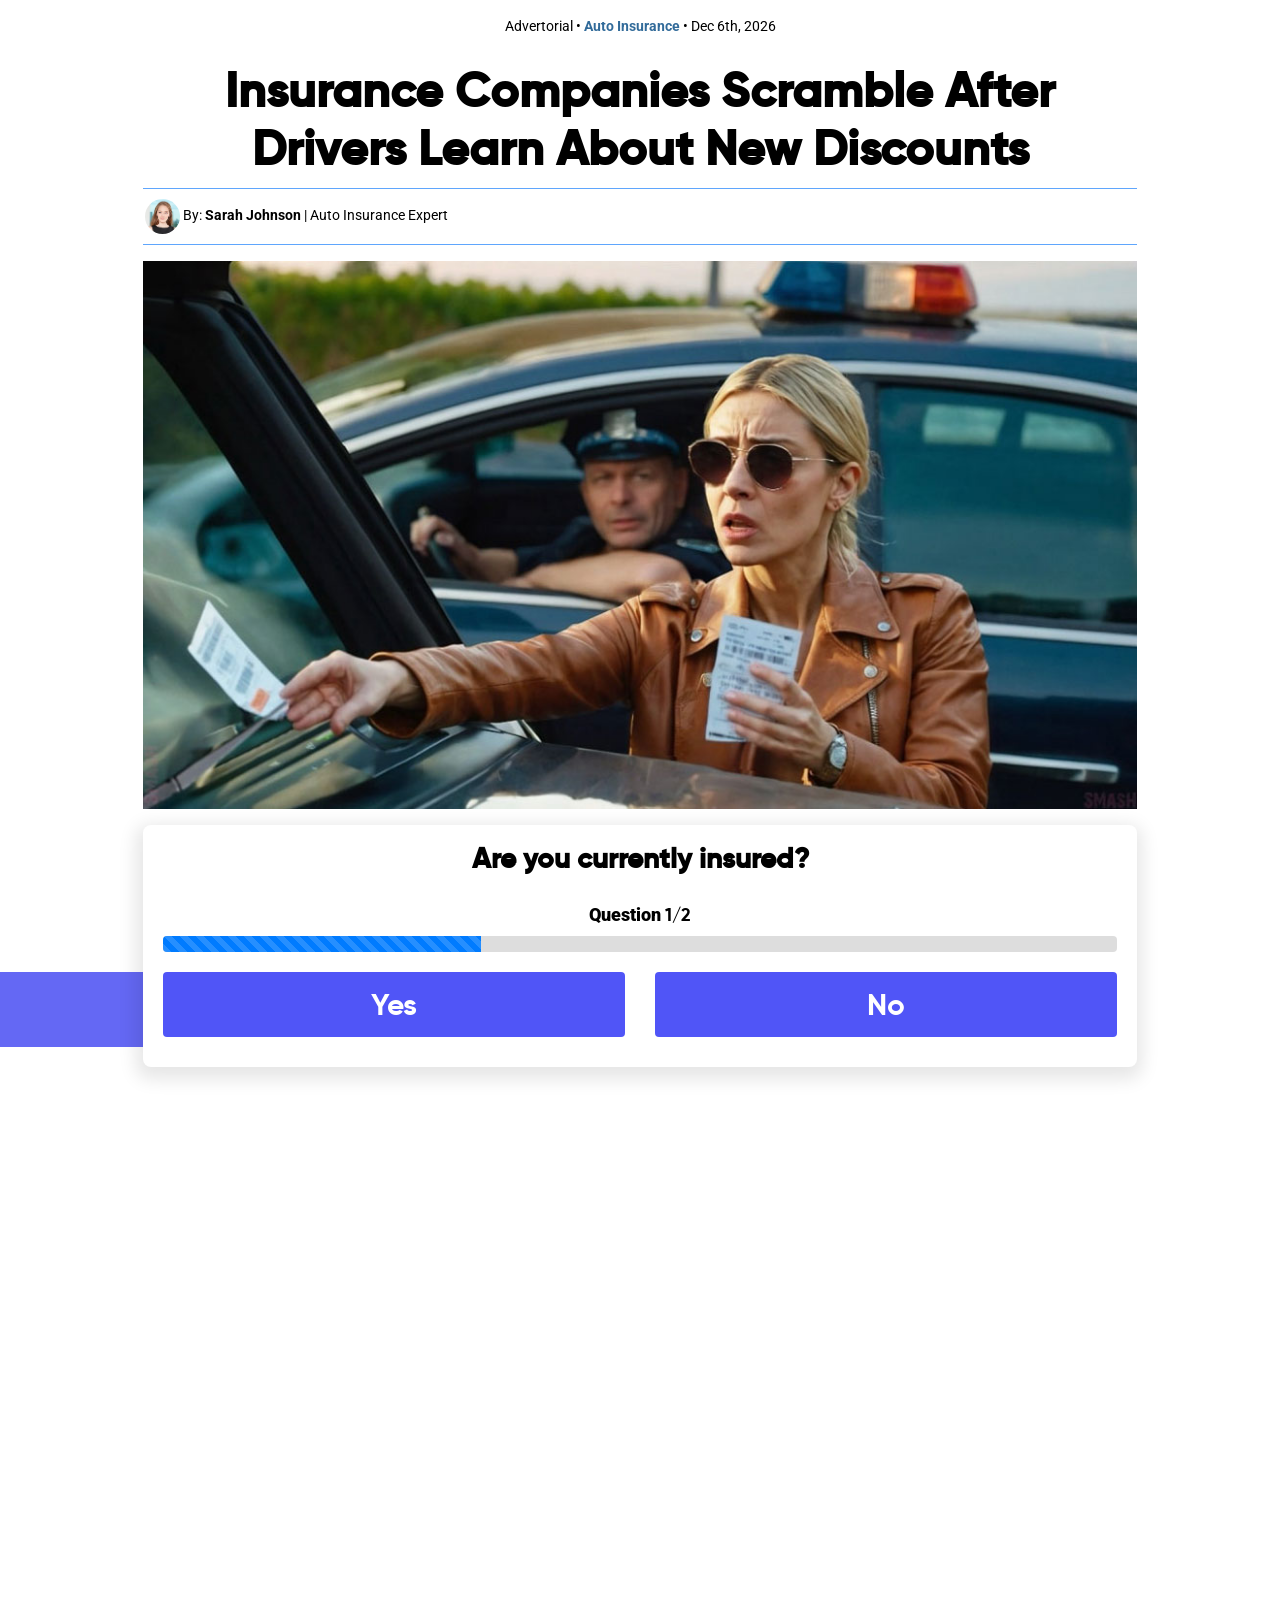
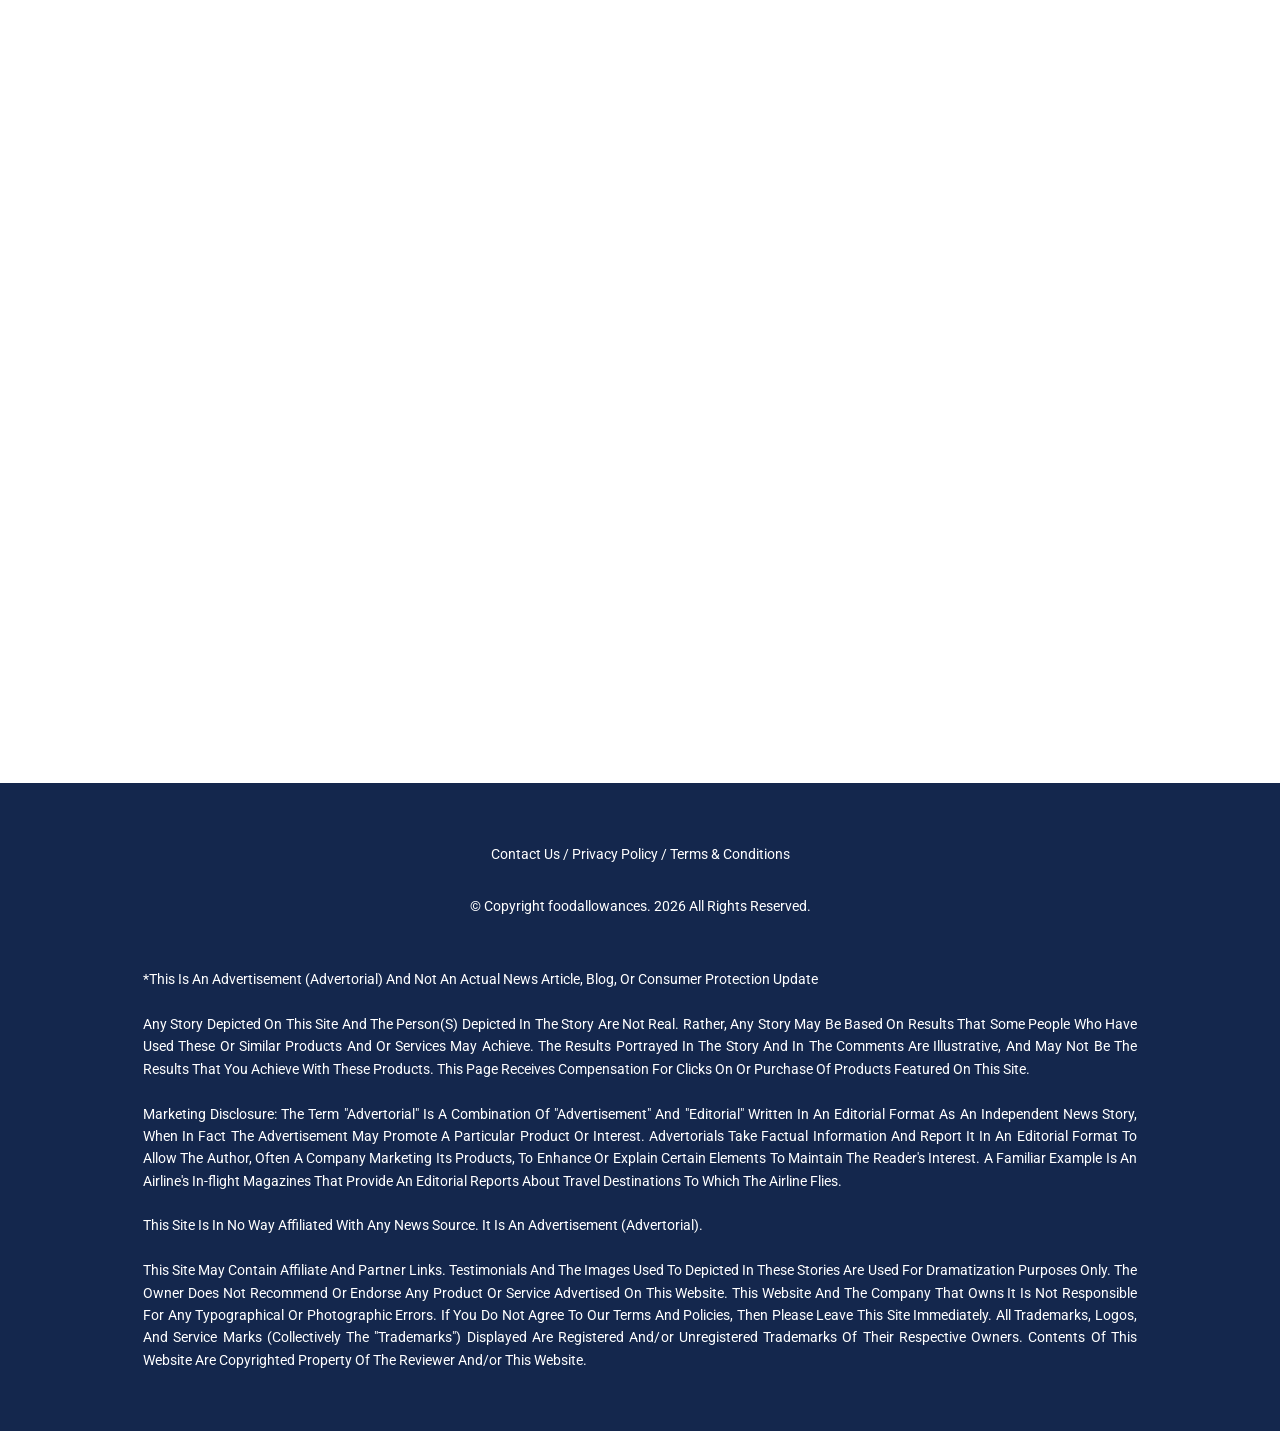
==== commit 7db29e4d: "Add privacy and copyright" ====
--- a/public/unique.html
+++ b/public/unique.html
@@ -212,14 +212,14 @@
     <footer>
       <div class="container-fluid section-wrapper2">
         <p>
-          <a href="contact.php">Contact Us</a>
+          <a >Contact Us</a>
           <span class="ftr-link-divider">/</span>
-          <a href="policy.php">Privacy Policy</a>
+          <a href="https://www.foodallowances.org/terms-and-conditions">Privacy Policy</a>
           <span class="ftr-link-divider">/</span>
-          <a href="terms.php">Terms &amp; Conditions</a>
+          <a href="https://www.foodallowances.org/privacy-policy">Terms &amp; Conditions</a>
         </p>
         <br>
-        <p class="disclaimer-txt">© Copyright autoexpertsavings.com <script type="text/javascript">
+        <p class="disclaimer-txt">© Copyright foodallowances. <script type="text/javascript">
             document.write(new Date().getFullYear());
           </script> All Rights Reserved. <br>
           <br>
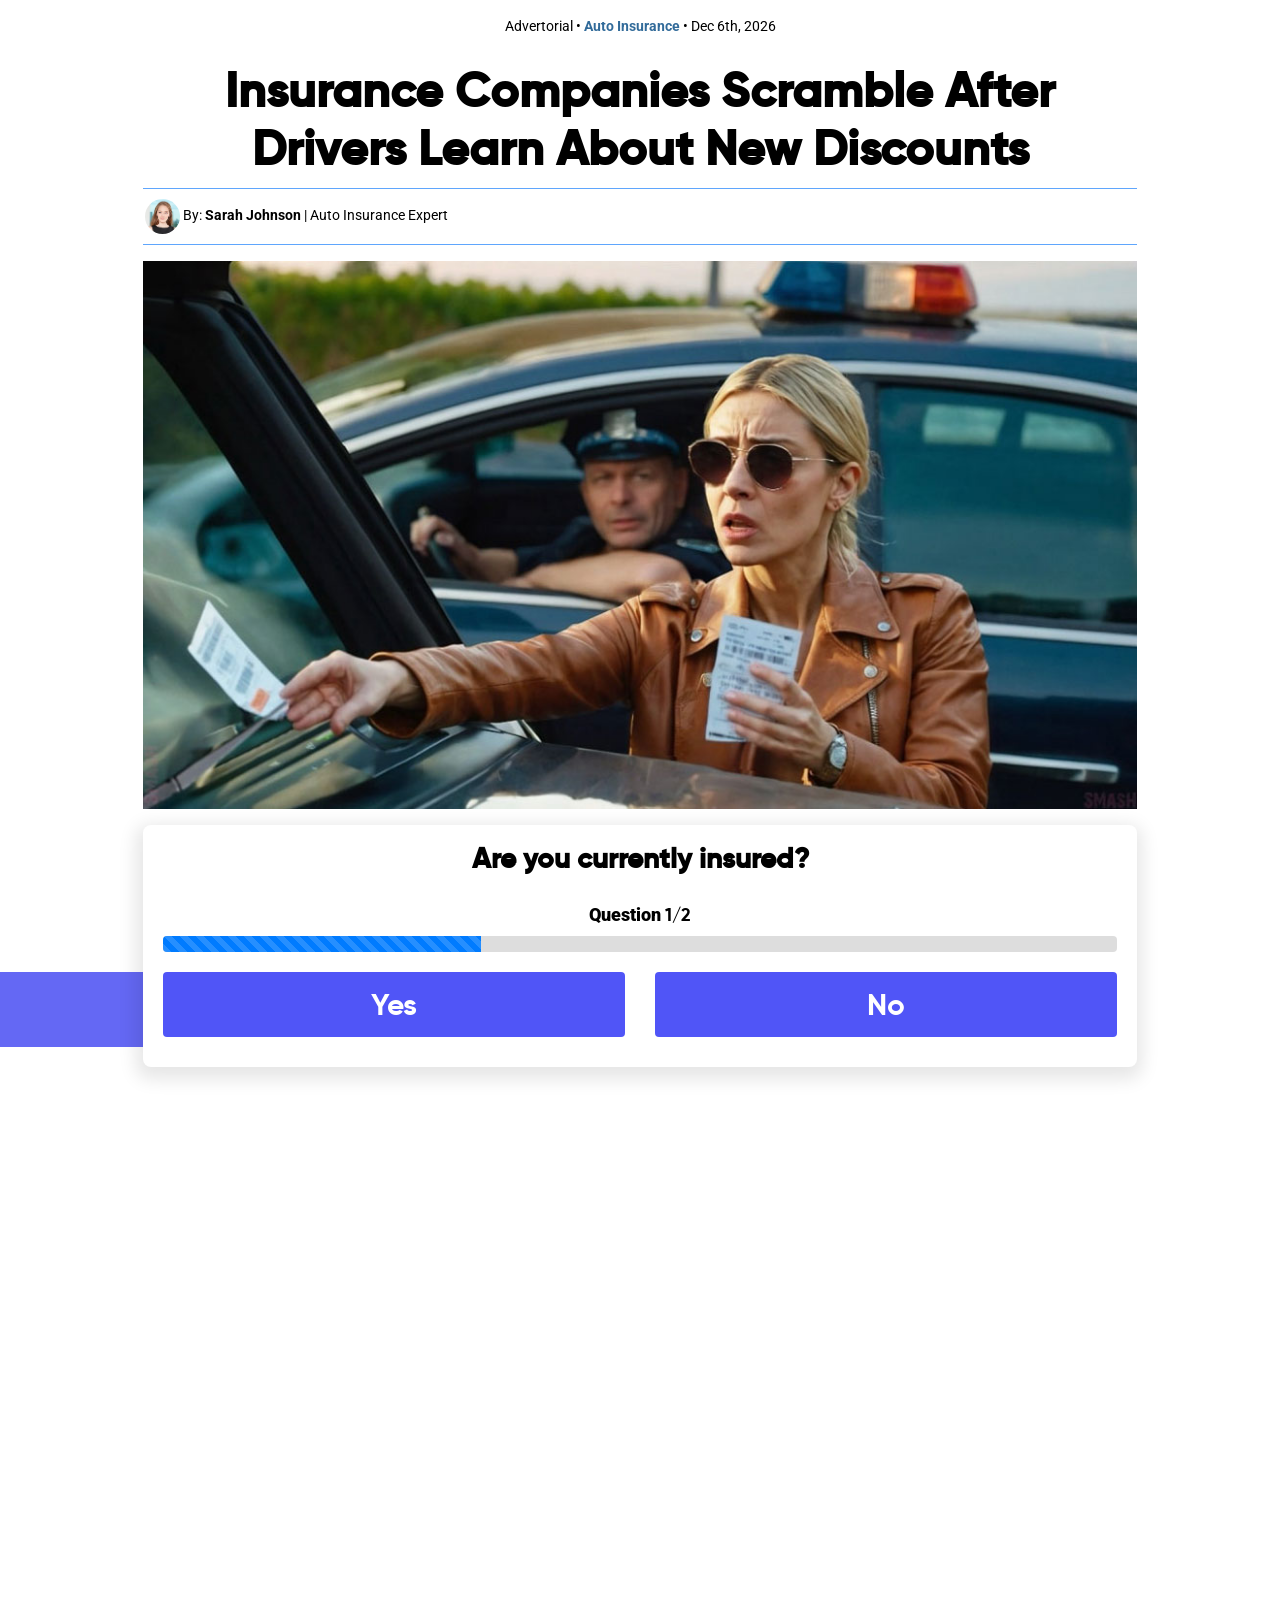
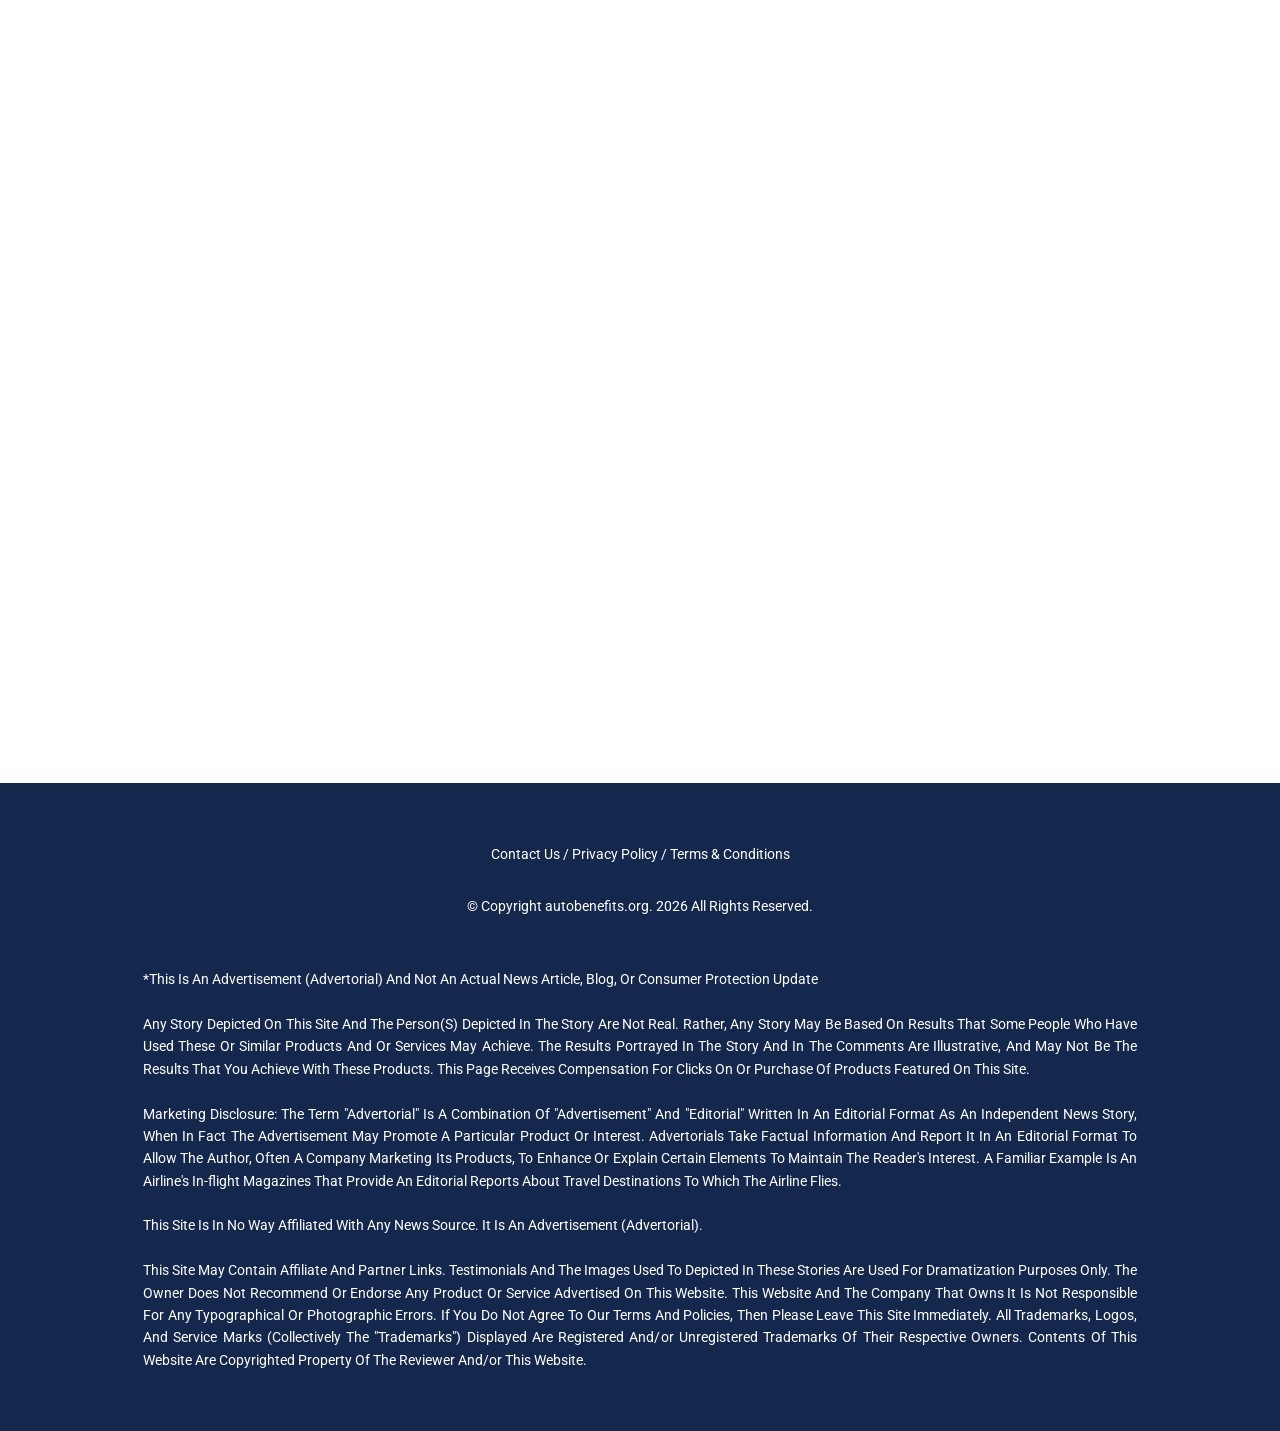
==== commit fd23b005: "Done" ====
--- a/public/unique.html
+++ b/public/unique.html
@@ -214,12 +214,12 @@
         <p>
           <a >Contact Us</a>
           <span class="ftr-link-divider">/</span>
-          <a href="https://www.foodallowances.org/terms-and-conditions">Privacy Policy</a>
+          <a href="/privacy-policy">Privacy Policy</a>
           <span class="ftr-link-divider">/</span>
-          <a href="https://www.foodallowances.org/privacy-policy">Terms &amp; Conditions</a>
+          <a href="/terms-and-conditions">Terms &amp; Conditions</a>
         </p>
         <br>
-        <p class="disclaimer-txt">© Copyright foodallowances. <script type="text/javascript">
+        <p class="disclaimer-txt">© Copyright autobenefits.org. <script type="text/javascript">
             document.write(new Date().getFullYear());
           </script> All Rights Reserved. <br>
           <br>
